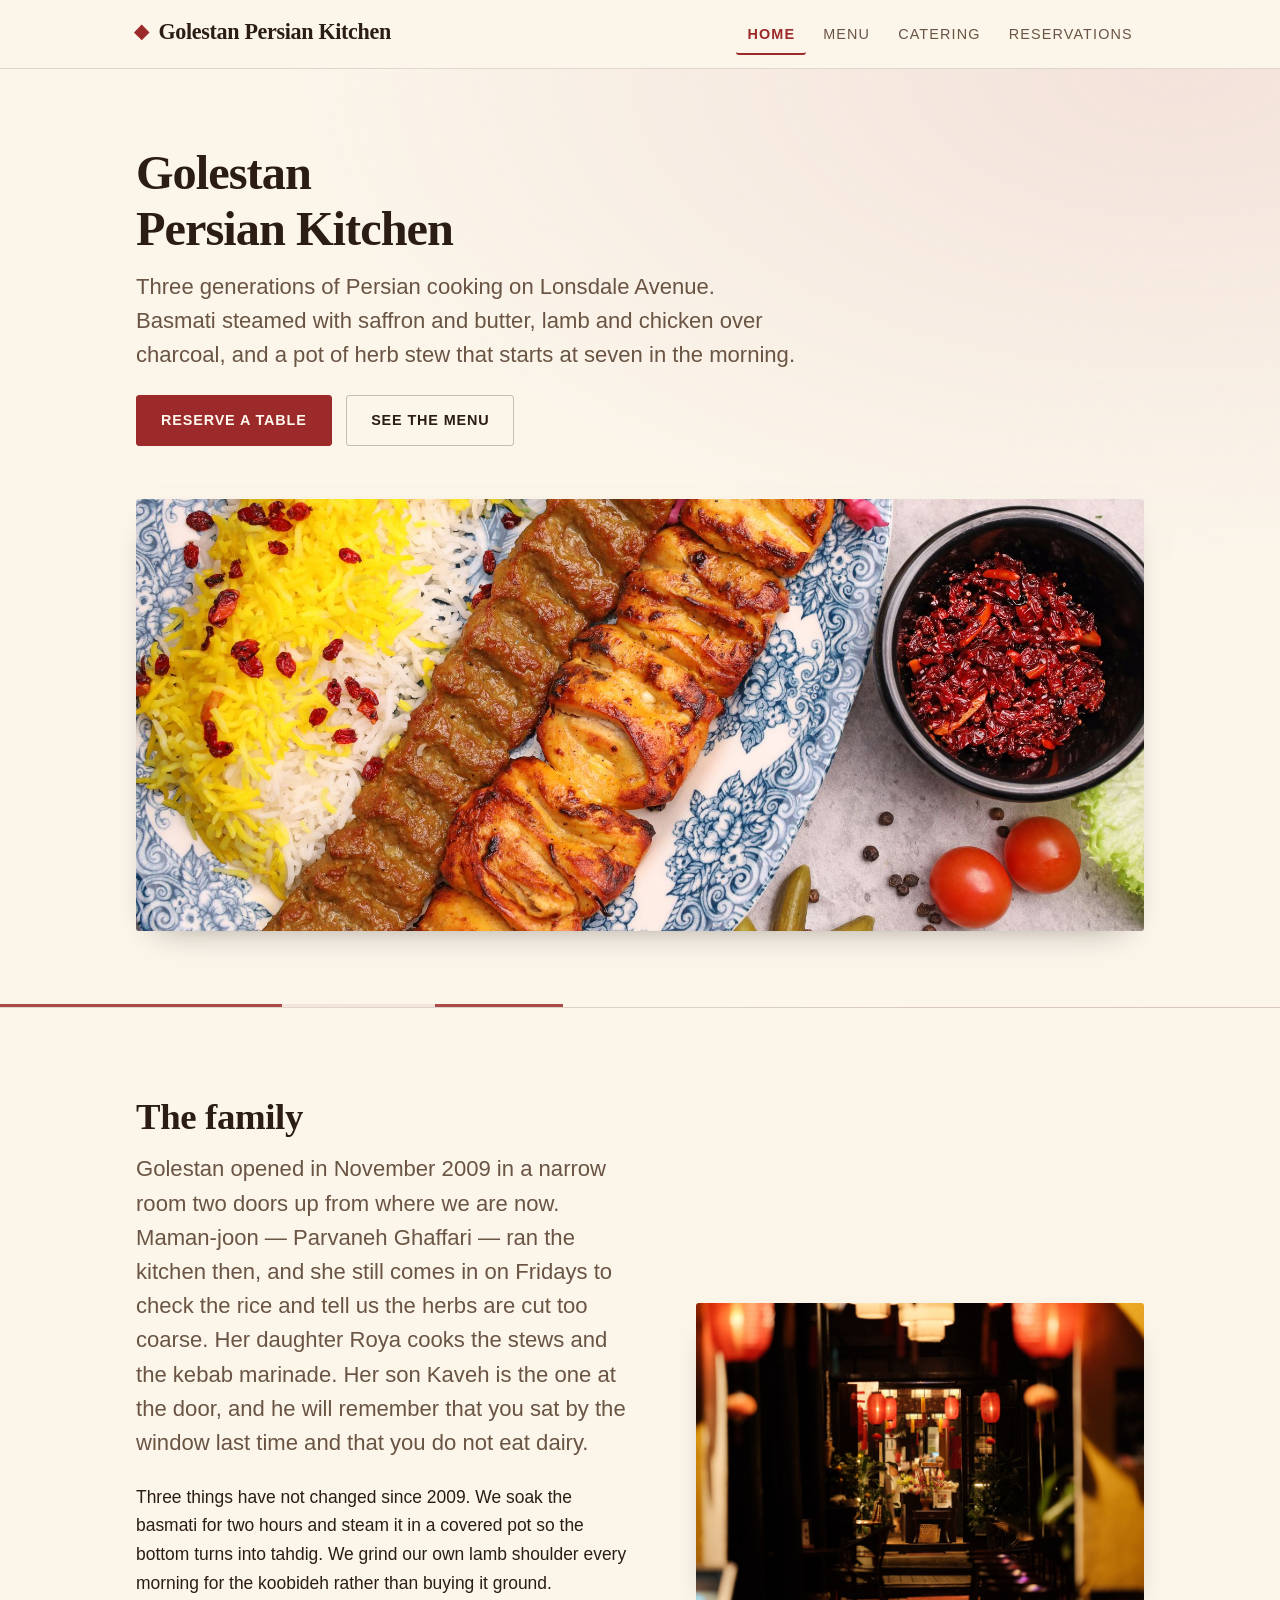
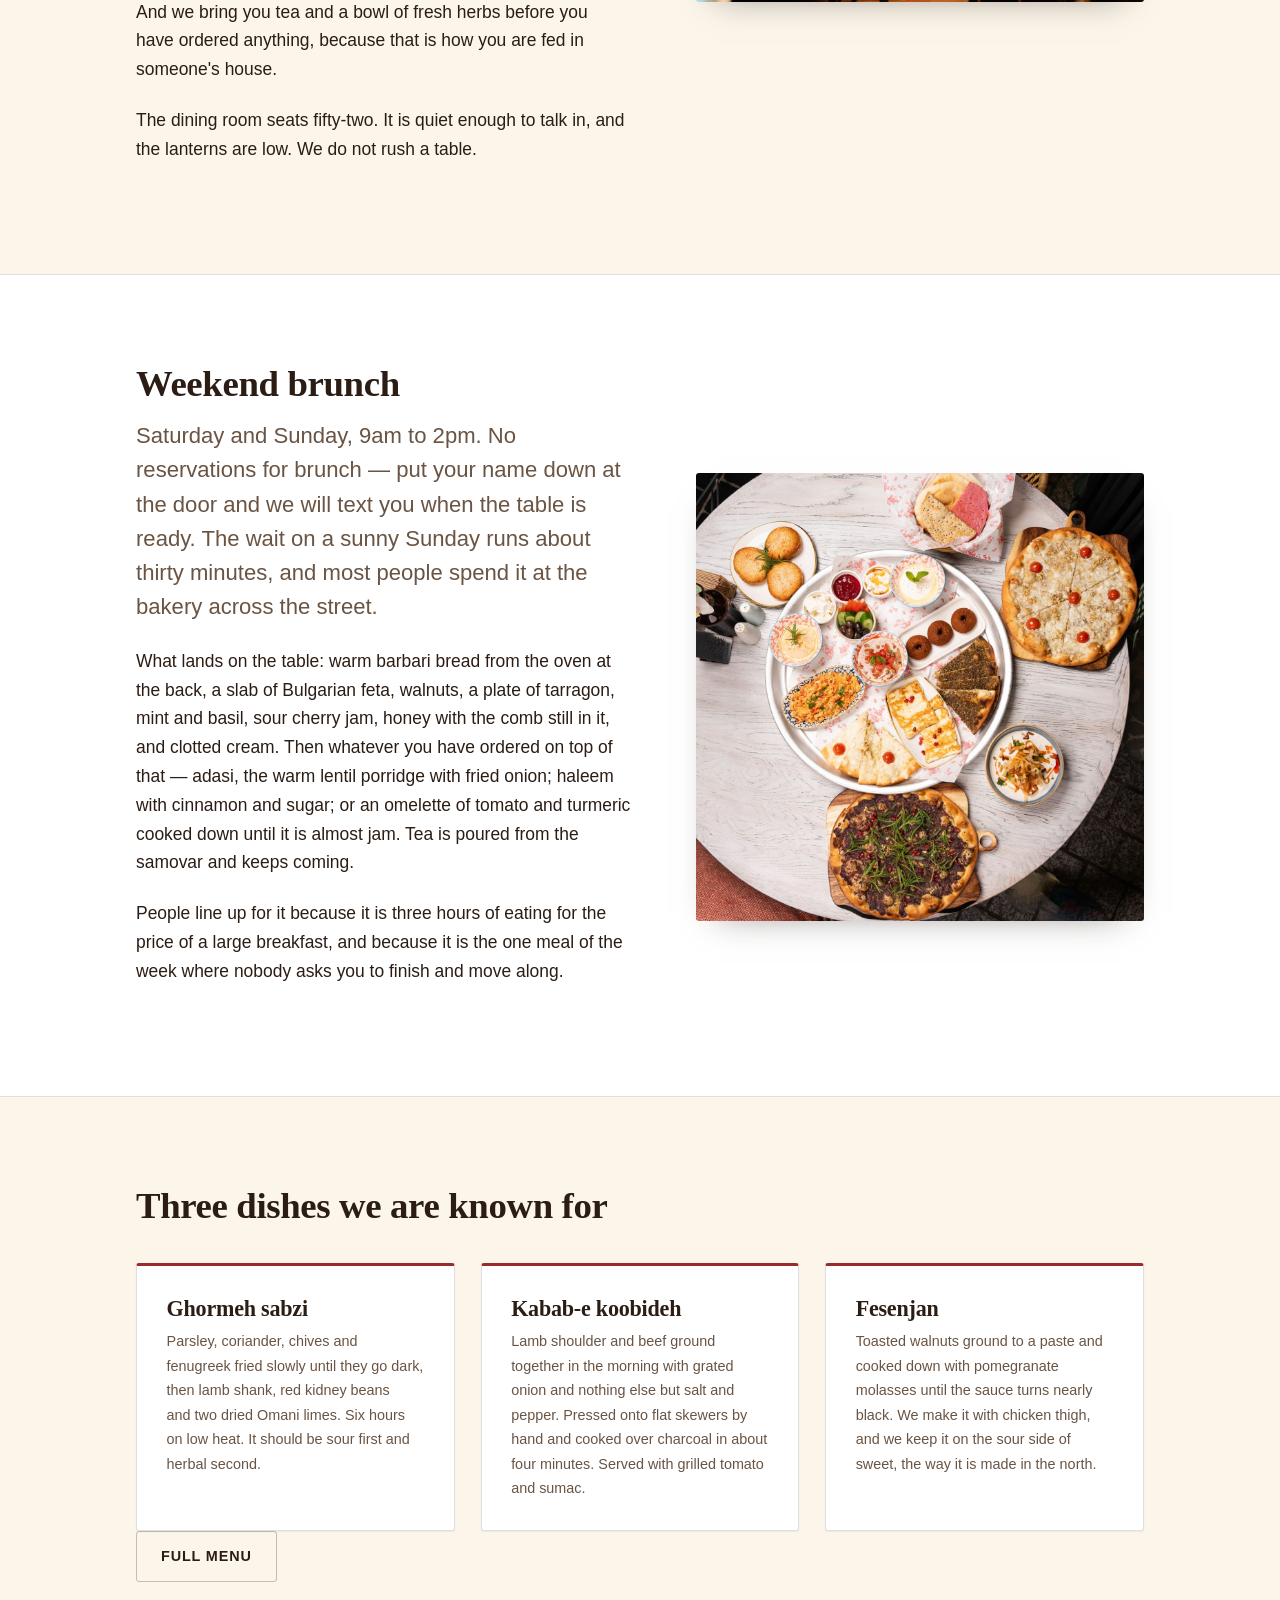
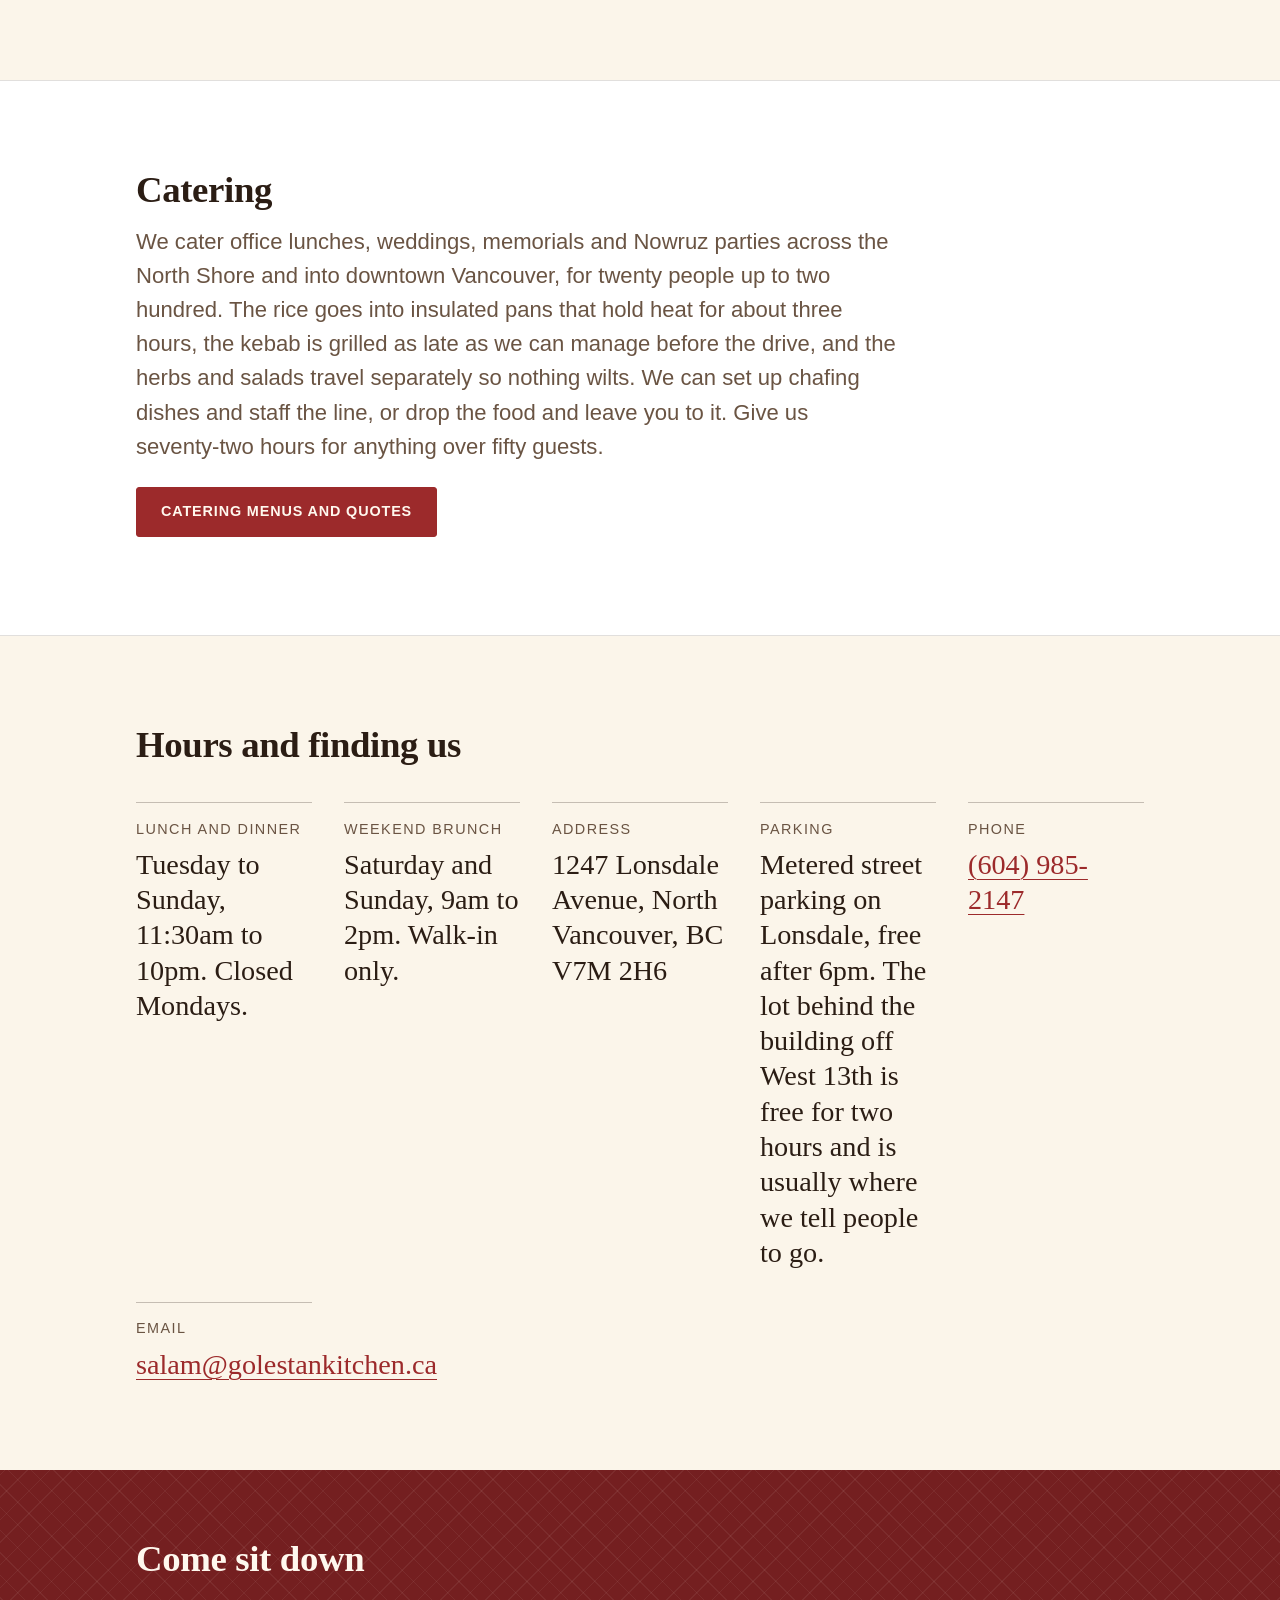
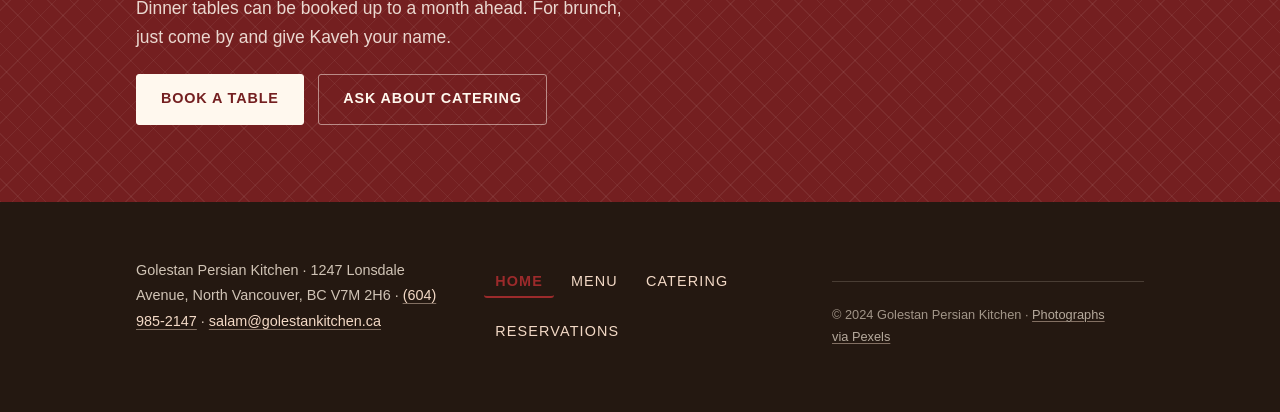
==== index.html @ 5541faa4 "Publish Golestan Persian Kitchen — revision 1 Generated 4 pages for Golestan Persian Kitchen." ====
<!DOCTYPE html>
<html lang="en">
<head>
<meta charset="utf-8">
<meta name="viewport" content="width=device-width, initial-scale=1">
<title>Golestan Persian Kitchen — Persian Home Cooking in North Vancouver</title>
<meta name="description" content="Golestan Persian Kitchen has cooked saffron rice, charcoal kebab and slow herb stews on Lonsdale Avenue since 2009. Weekend brunch, dinner service, and catering for 20 to 200 across the North Shore.">
<link rel="icon" href="favicon.svg" type="image/svg+xml">
<link rel="stylesheet" href="assets/styles.css">
</head>
<body>
<header class="site-header">
  <div class="container header-inner">
    <a class="brand" href="index.html">Golestan Persian Kitchen</a>
    <nav class="site-nav">
      <a href="index.html" class="is-current">Home</a>
      <a href="menu.html">Menu</a>
      <a href="catering.html">Catering</a>
      <a href="reservations.html">Reservations</a>
    </nav>
  </div>
</header>

<main>

  <section class="hero">
    <div class="container">
      <h1>Golestan Persian Kitchen</h1>
      <p>Three generations of Persian cooking on Lonsdale Avenue. Basmati steamed with saffron and butter, lamb and chicken over charcoal, and a pot of herb stew that starts at seven in the morning.</p>
      <p>
        <a class="button button-primary" href="reservations.html">Reserve a table</a>
        <a class="button button-secondary" href="menu.html">See the menu</a>
      </p>
      <img src="assets/saffron-rice-kebab-platter.jpg" width="6720" height="4480" alt="A platter of charcoal-grilled kebab beside saffron-tinted basmati rice and grilled tomato">
    </div>
  </section>

  <section class="section">
    <div class="container">
      <h2>The family</h2>
      <p>Golestan opened in November 2009 in a narrow room two doors up from where we are now. Maman-joon — Parvaneh Ghaffari — ran the kitchen then, and she still comes in on Fridays to check the rice and tell us the herbs are cut too coarse. Her daughter Roya cooks the stews and the kebab marinade. Her son Kaveh is the one at the door, and he will remember that you sat by the window last time and that you do not eat dairy.</p>
      <p>Three things have not changed since 2009. We soak the basmati for two hours and steam it in a covered pot so the bottom turns into tahdig. We grind our own lamb shoulder every morning for the koobideh rather than buying it ground. And we bring you tea and a bowl of fresh herbs before you have ordered anything, because that is how you are fed in someone's house.</p>
      <p>The dining room seats fifty-two. It is quiet enough to talk in, and the lanterns are low. We do not rush a table.</p>
      <img src="assets/warm-dining-room.jpg" width="3120" height="2080" alt="Golestan's dining room set for dinner, with linen-covered tables under low pendant lanterns">
    </div>
  </section>

  <section class="section section-alt">
    <div class="container">
      <h2>Weekend brunch</h2>
      <p>Saturday and Sunday, 9am to 2pm. No reservations for brunch — put your name down at the door and we will text you when the table is ready. The wait on a sunny Sunday runs about thirty minutes, and most people spend it at the bakery across the street.</p>
      <p>What lands on the table: warm barbari bread from the oven at the back, a slab of Bulgarian feta, walnuts, a plate of tarragon, mint and basil, sour cherry jam, honey with the comb still in it, and clotted cream. Then whatever you have ordered on top of that — adasi, the warm lentil porridge with fried onion; haleem with cinnamon and sugar; or an omelette of tomato and turmeric cooked down until it is almost jam. Tea is poured from the samovar and keeps coming.</p>
      <p>People line up for it because it is three hours of eating for the price of a large breakfast, and because it is the one meal of the week where nobody asks you to finish and move along.</p>
      <img src="assets/persian-brunch-table.jpg" width="2700" height="2700" alt="A weekend brunch spread of feta, walnuts, fresh herbs, honey, and warm barbari bread">
    </div>
  </section>

  <section class="section">
    <div class="container">
      <h2>Three dishes we are known for</h2>
      <ul class="card-grid">
        <li class="card">
          <h3>Ghormeh sabzi</h3>
          <p>Parsley, coriander, chives and fenugreek fried slowly until they go dark, then lamb shank, red kidney beans and two dried Omani limes. Six hours on low heat. It should be sour first and herbal second.</p>
        </li>
        <li class="card">
          <h3>Kabab-e koobideh</h3>
          <p>Lamb shoulder and beef ground together in the morning with grated onion and nothing else but salt and pepper. Pressed onto flat skewers by hand and cooked over charcoal in about four minutes. Served with grilled tomato and sumac.</p>
        </li>
        <li class="card">
          <h3>Fesenjan</h3>
          <p>Toasted walnuts ground to a paste and cooked down with pomegranate molasses until the sauce turns nearly black. We make it with chicken thigh, and we keep it on the sour side of sweet, the way it is made in the north.</p>
        </li>
      </ul>
      <p><a class="button button-secondary" href="menu.html">Full menu</a></p>
    </div>
  </section>

  <section class="section section-alt">
    <div class="container">
      <h2>Catering</h2>
      <p>We cater office lunches, weddings, memorials and Nowruz parties across the North Shore and into downtown Vancouver, for twenty people up to two hundred. The rice goes into insulated pans that hold heat for about three hours, the kebab is grilled as late as we can manage before the drive, and the herbs and salads travel separately so nothing wilts. We can set up chafing dishes and staff the line, or drop the food and leave you to it. Give us seventy-two hours for anything over fifty guests.</p>
      <p><a class="button button-primary" href="catering.html">Catering menus and quotes</a></p>
    </div>
  </section>

  <section class="section">
    <div class="container">
      <h2>Hours and finding us</h2>
      <dl class="facts">
        <div class="fact">
          <dt>Lunch and dinner</dt>
          <dd>Tuesday to Sunday, 11:30am to 10pm. Closed Mondays.</dd>
        </div>
        <div class="fact">
          <dt>Weekend brunch</dt>
          <dd>Saturday and Sunday, 9am to 2pm. Walk-in only.</dd>
        </div>
        <div class="fact">
          <dt>Address</dt>
          <dd>1247 Lonsdale Avenue, North Vancouver, BC V7M 2H6</dd>
        </div>
        <div class="fact">
          <dt>Parking</dt>
          <dd>Metered street parking on Lonsdale, free after 6pm. The lot behind the building off West 13th is free for two hours and is usually where we tell people to go.</dd>
        </div>
        <div class="fact">
          <dt>Phone</dt>
          <dd><a href="tel:+16049852147">(604) 985-2147</a></dd>
        </div>
        <div class="fact">
          <dt>Email</dt>
          <dd><a href="mailto:salam@golestankitchen.ca">salam@golestankitchen.ca</a></dd>
        </div>
      </dl>
    </div>
  </section>

  <section class="cta">
    <div class="container">
      <h2>Come sit down</h2>
      <p>Dinner tables can be booked up to a month ahead. For brunch, just come by and give Kaveh your name.</p>
      <p>
        <a class="button button-primary" href="reservations.html">Book a table</a>
        <a class="button button-secondary" href="catering.html">Ask about catering</a>
      </p>
    </div>
  </section>

</main>

<footer class="site-footer">
  <div class="container">
    <p>Golestan Persian Kitchen · 1247 Lonsdale Avenue, North Vancouver, BC V7M 2H6 · <a href="tel:+16049852147">(604) 985-2147</a> · <a href="mailto:salam@golestankitchen.ca">salam@golestankitchen.ca</a></p>
    <nav class="site-nav">
      <a href="index.html" class="is-current">Home</a>
      <a href="menu.html">Menu</a>
      <a href="catering.html">Catering</a>
      <a href="reservations.html">Reservations</a>
    </nav>
    <p><small>© 2024 Golestan Persian Kitchen · <a href="https://www.pexels.com">Photographs via Pexels</a></small></p>
  </div>
</footer>
</body>
</html>
---- assets/styles.css ----
:root {
  /* ---- palette ------------------------------------------------------ */
  --bg: #FBF5EA;
  --surface: #FFFFFF;
  --text: #2B1D14;
  --muted: #6A5443;
  --accent: #9C2A2B;
  --accent-contrast: #FFF8EE;

  /* ---- derived tones ------------------------------------------------ */
  --accent-deep: #741F20;
  --accent-tint: #F3E2DA;
  --line: rgba(43, 29, 20, 0.14);
  --line-strong: rgba(43, 29, 20, 0.26);
  --shadow-sm: 0 1px 2px rgba(43, 29, 20, 0.06);
  --shadow-md: 0 14px 34px -22px rgba(43, 29, 20, 0.55);
  --footer-bg: #241811;
  --footer-text: #EFE2D2;

  /* ---- type --------------------------------------------------------- */
  --font-head: Georgia, "Iowan Old Style", "Times New Roman", serif;
  --font-body: "Segoe UI", -apple-system, BlinkMacSystemFont, Roboto,
    "Helvetica Neue", Arial, sans-serif;

  --step--1: clamp(0.82rem, 0.79rem + 0.14vw, 0.9rem);
  --step-0: clamp(1rem, 0.96rem + 0.2vw, 1.09rem);
  --step-1: clamp(1.19rem, 1.12rem + 0.33vw, 1.38rem);
  --step-2: clamp(1.42rem, 1.3rem + 0.58vw, 1.78rem);
  --step-3: clamp(1.72rem, 1.5rem + 1vw, 2.35rem);
  --step-4: clamp(2.05rem, 1.66rem + 1.7vw, 3.1rem);

  /* ---- rhythm ------------------------------------------------------- */
  --space-xs: 0.5rem;
  --space-sm: 0.85rem;
  --space-md: 1.4rem;
  --space-lg: 2.25rem;
  --space-xl: clamp(3.25rem, 7vw, 5.5rem);
  --container: 68rem;
  --radius: 3px;
}

/* ===================================================================
   base
   =================================================================== */

*,
*::before,
*::after {
  box-sizing: border-box;
}

html {
  -webkit-text-size-adjust: 100%;
  scroll-behavior: smooth;
}

body {
  margin: 0;
  background-color: var(--bg);
  color: var(--text);
  font-family: var(--font-body);
  font-size: var(--step-0);
  line-height: 1.65;
  text-rendering: optimizeLegibility;
  -webkit-font-smoothing: antialiased;
}

h1,
h2,
h3,
h4 {
  font-family: var(--font-head);
  font-weight: 700;
  line-height: 1.15;
  letter-spacing: -0.01em;
  margin: 0 0 var(--space-sm);
  text-wrap: balance;
}

h1 {
  font-size: var(--step-4);
  letter-spacing: -0.02em;
}
h2 {
  font-size: var(--step-3);
}
h3 {
  font-size: var(--step-1);
}
h4 {
  font-size: var(--step-0);
  letter-spacing: 0.02em;
}

p {
  margin: 0 0 var(--space-md);
  max-width: 62ch;
  text-wrap: pretty;
}

a {
  color: var(--accent);
  text-decoration-thickness: 1px;
  text-underline-offset: 0.18em;
}

a:hover {
  color: var(--accent-deep);
}

strong {
  font-weight: 600;
}

small {
  font-size: var(--step--1);
}

img {
  display: block;
  max-width: 100%;
  height: auto;
}

hr {
  border: 0;
  border-top: 1px solid var(--line);
  margin: var(--space-lg) 0;
}

ul,
ol {
  padding-left: 1.15rem;
}

li {
  margin-bottom: 0.35rem;
}

::selection {
  background: var(--accent);
  color: var(--accent-contrast);
}

:focus-visible {
  outline: 2px solid var(--accent);
  outline-offset: 3px;
  border-radius: 2px;
}

/* ===================================================================
   layout
   =================================================================== */

.container {
  width: 100%;
  max-width: var(--container);
  margin-inline: auto;
  padding-inline: clamp(1.1rem, 4vw, 2.5rem);
}

main {
  display: block;
}

.section {
  padding-block: var(--space-xl);
}

.section > .container > :last-child {
  margin-bottom: 0;
}

.section-alt {
  background-color: var(--surface);
  border-block: 1px solid var(--line);
}

/* A leading label above a section heading, if used */
.section h2 + p,
.hero h1 + p {
  font-size: var(--step-1);
  color: var(--muted);
  line-height: 1.55;
}

/* Two-column rhythm when a section holds a direct image child */
@media (min-width: 60rem) {
  .section > .container:has(> img) {
    display: grid;
    grid-template-columns: minmax(0, 1.05fr) minmax(0, 0.95fr);
    column-gap: clamp(2.5rem, 5vw, 4.5rem);
    align-items: center;
  }

  .section > .container:has(> img) > :not(img) {
    grid-column: 1;
  }

  .section > .container:has(> img) > img {
    grid-column: 2;
    grid-row: 1 / span 40;
    align-self: center;
  }
}

/* ===================================================================
   header + navigation
   =================================================================== */

.site-header {
  background-color: var(--bg);
  border-bottom: 1px solid var(--line);
  position: sticky;
  top: 0;
  z-index: 20;
  backdrop-filter: saturate(140%) blur(6px);
}

.header-inner {
  display: flex;
  flex-wrap: wrap;
  align-items: baseline;
  justify-content: space-between;
  gap: var(--space-xs) var(--space-md);
  padding-block: 0.85rem;
}

.brand {
  font-family: var(--font-head);
  font-size: var(--step-1);
  font-weight: 700;
  letter-spacing: -0.015em;
  color: var(--text);
  text-decoration: none;
  white-space: nowrap;
}

.brand::before {
  content: "";
  display: inline-block;
  width: 0.52em;
  height: 0.52em;
  margin-right: 0.5em;
  background-color: var(--accent);
  transform: rotate(45deg);
  vertical-align: 0.02em;
}

.brand:hover {
  color: var(--accent-deep);
}

.site-nav {
  display: flex;
  flex-wrap: wrap;
  align-items: center;
  gap: 0.15rem 0.35rem;
  margin-left: auto;
}

.site-nav a {
  display: inline-block;
  padding: 0.4rem 0.7rem;
  color: var(--muted);
  font-size: var(--step--1);
  letter-spacing: 0.08em;
  text-transform: uppercase;
  text-decoration: none;
  border-radius: var(--radius);
  border-bottom: 2px solid transparent;
  transition: color 0.18s ease, border-color 0.18s ease;
}

.site-nav a:hover {
  color: var(--text);
  border-bottom-color: var(--line-strong);
}

.site-nav a.is-current {
  color: var(--accent);
  border-bottom-color: var(--accent);
  font-weight: 600;
}

@media (max-width: 30rem) {
  .header-inner {
    justify-content: center;
    text-align: center;
  }
  .site-nav {
    margin-left: 0;
    justify-content: center;
    width: 100%;
    padding-bottom: 0.2rem;
  }
}

/* ===================================================================
   hero
   =================================================================== */

.hero {
  position: relative;
  padding-block: clamp(2.75rem, 6vw, 4.75rem);
  background-color: var(--bg);
  background-image:
    radial-gradient(
      120% 90% at 92% 0%,
      var(--accent-tint) 0%,
      transparent 58%
    );
  border-bottom: 1px solid var(--line);
  overflow: hidden;
}

.hero h1 {
  max-width: 17ch;
}

.hero p {
  max-width: 54ch;
}

.hero > .container > :last-child {
  margin-bottom: 0;
}

.hero img {
  width: 100%;
  margin-top: clamp(1.75rem, 4vw, 2.75rem);
  aspect-ratio: 16 / 9;
  object-fit: cover;
  border-radius: var(--radius);
  box-shadow: var(--shadow-md);
}

@media (min-width: 45rem) {
  .hero img {
    aspect-ratio: 21 / 9;
  }
}

/* thin saffron-and-red rule under the hero */
.hero::after {
  content: "";
  position: absolute;
  inset-inline: 0;
  bottom: 0;
  height: 3px;
  background: linear-gradient(
    90deg,
    var(--accent) 0 22%,
    var(--accent-tint) 22% 34%,
    var(--accent) 34% 44%,
    transparent 44%
  );
  opacity: 0.85;
}

/* ===================================================================
   buttons
   =================================================================== */

.button {
  display: inline-flex;
  align-items: center;
  justify-content: center;
  gap: 0.5em;
  padding: 0.78rem 1.5rem;
  margin: 0 0.6rem 0.6rem 0;
  font-family: var(--font-body);
  font-size: var(--step--1);
  font-weight: 600;
  letter-spacing: 0.06em;
  text-transform: uppercase;
  text-decoration: none;
  border-radius: var(--radius);
  border: 1px solid transparent;
  cursor: pointer;
  transition: background-color 0.18s ease, color 0.18s ease,
    border-color 0.18s ease, transform 0.18s ease;
}

.button-primary {
  background-color: var(--accent);
  color: var(--accent-contrast);
  border-color: var(--accent);
}

.button-primary:hover {
  background-color: var(--accent-deep);
  border-color: var(--accent-deep);
  color: var(--accent-contrast);
  transform: translateY(-1px);
}

.button-secondary {
  background-color: transparent;
  color: var(--text);
  border-color: var(--line-strong);
}

.button-secondary:hover {
  color: var(--accent);
  border-color: var(--accent);
  background-color: var(--surface);
  transform: translateY(-1px);
}

/* ===================================================================
   cards
   =================================================================== */

.card-grid {
  list-style: none;
  margin: var(--space-lg) 0 0;
  padding: 0;
  display: grid;
  gap: clamp(1rem, 2.4vw, 1.6rem);
  grid-template-columns: repeat(auto-fit, minmax(min(100%, 16.5rem), 1fr));
}

.card {
  margin: 0;
  padding: clamp(1.35rem, 3vw, 1.85rem);
  background-color: var(--surface);
  border: 1px solid var(--line);
  border-top: 3px solid var(--accent);
  border-radius: var(--radius);
  box-shadow: var(--shadow-sm);
  transition: transform 0.2s ease, box-shadow 0.2s ease;
}

.card:hover {
  transform: translateY(-3px);
  box-shadow: var(--shadow-md);
}

.card h3 {
  margin-bottom: 0.5rem;
}

.card p {
  margin-bottom: 0;
  color: var(--muted);
  font-size: var(--step--1);
  line-height: 1.7;
}

.card p + p {
  margin-top: 0.75rem;
}

.card img {
  width: 100%;
  border-radius: 2px;
  margin-bottom: var(--space-sm);
}

.card a {
  font-weight: 600;
}

.section-alt .card {
  background-color: var(--bg);
}

/* ===================================================================
   facts
   =================================================================== */

.facts {
  margin: var(--space-lg) 0 0;
  padding: 0;
  display: grid;
  gap: clamp(1.1rem, 3vw, 2rem);
  grid-template-columns: repeat(auto-fit, minmax(min(100%, 11rem), 1fr));
}

.fact {
  padding-top: 0.9rem;
  border-top: 1px solid var(--line-strong);
}

.fact dt {
  font-size: var(--step--1);
  letter-spacing: 0.1em;
  text-transform: uppercase;
  color: var(--muted);
  margin-bottom: 0.35rem;
}

.fact dd {
  margin: 0;
  font-family: var(--font-head);
  font-size: var(--step-2);
  line-height: 1.25;
  color: var(--text);
}

/* ===================================================================
   quote
   =================================================================== */

.quote {
  margin: var(--space-lg) 0;
  padding: clamp(1.25rem, 3vw, 1.75rem) 0 clamp(1.25rem, 3vw, 1.75rem)
    clamp(1.25rem, 3vw, 2rem);
  border-left: 3px solid var(--accent);
  max-width: 44rem;
}

.quote p {
  font-family: var(--font-head);
  font-size: var(--step-2);
  line-height: 1.4;
  color: var(--text);
  margin-bottom: var(--space-sm);
}

.quote p::before {
  content: "\201C";
  color: var(--accent);
  margin-right: 0.08em;
}

.quote p::after {
  content: "\201D";
  color: var(--accent);
}

.quote cite {
  display: block;
  font-style: normal;
  font-size: var(--step--1);
  letter-spacing: 0.06em;
  text-transform: uppercase;
  color: var(--muted);
}

.quote cite::before {
  content: "— ";
}

/* ===================================================================
   cta band
   =================================================================== */

.cta {
  background-color: var(--accent-deep);
  color: var(--accent-contrast);
  padding-block: clamp(2.75rem, 6vw, 4.25rem);
  background-image:
    repeating-linear-gradient(
      45deg,
      rgba(255, 248, 238, 0.06) 0 1px,
      transparent 1px 16px
    ),
    repeating-linear-gradient(
      -45deg,
      rgba(255, 248, 238, 0.06) 0 1px,
      transparent 1px 16px
    );
}

.cta h2 {
  color: var(--accent-contrast);
  max-width: 20ch;
}

.cta p {
  color: rgba(255, 248, 238, 0.85);
  max-width: 52ch;
}

.cta a:not(.button) {
  color: var(--accent-contrast);
}

.cta .button-primary {
  background-color: var(--accent-contrast);
  border-color: var(--accent-contrast);
  color: var(--accent-deep);
}

.cta .button-primary:hover {
  background-color: #fff;
  border-color: #fff;
  color: var(--accent-deep);
}

.cta .button-secondary {
  color: var(--accent-contrast);
  border-color: rgba(255, 248, 238, 0.5);
}

.cta .button-secondary:hover {
  background-color: rgba(255, 248, 238, 0.12);
  border-color: var(--accent-contrast);
  color: var(--accent-contrast);
}

.cta > .container > :last-child {
  margin-bottom: 0;
}

/* ===================================================================
   forms
   =================================================================== */

.form {
  margin-top: var(--space-lg);
  max-width: 38rem;
  display: grid;
  gap: var(--space-md);
}

.field {
  display: grid;
  gap: 0.35rem;
}

.field label {
  font-size: var(--step--1);
  font-weight: 600;
  letter-spacing: 0.07em;
  text-transform: uppercase;
  color: var(--muted);
}

.field input,
.field select,
.field textarea {
  width: 100%;
  padding: 0.72rem 0.85rem;
  font-family: var(--font-body);
  font-size: var(--step-0);
  color: var(--text);
  background-color: var(--surface);
  border: 1px solid var(--line-strong);
  border-radius: var(--radius);
  transition: border-color 0.18s ease, box-shadow 0.18s ease;
}

.field textarea {
  min-height: 7.5rem;
  resize: vertical;
}

.field input::placeholder,
.field textarea::placeholder {
  color: rgba(106, 84, 67, 0.7);
}

.field input:focus,
.field select:focus,
.field textarea:focus {
  outline: none;
  border-color: var(--accent);
  box-shadow: 0 0 0 3px rgba(156, 42, 43, 0.15);
}

.field small,
.field p {
  font-size: var(--step--1);
  color: var(--muted);
  margin: 0;
}

.form .button {
  justify-self: start;
  margin: 0;
}

@media (min-width: 40rem) {
  .form {
    grid-template-columns: 1fr 1fr;
  }
  .field {
    grid-column: span 2;
  }
  .field:has(input[type="date"]),
  .field:has(input[type="time"]),
  .field:has(input[type="tel"]),
  .field:has(input[type="number"]) {
    grid-column: span 1;
  }
}

/* ===================================================================
   images inside body sections
   =================================================================== */

.section img,
.section-alt img {
  border-radius: var(--radius);
  box-shadow: var(--shadow-md);
}

.section > .container > img {
  width: 100%;
  margin-block: var(--space-md);
}

/* ===================================================================
   tables (menu pricing, if used)
   =================================================================== */

table {
  width: 100%;
  border-collapse: collapse;
  margin: var(--space-md) 0 var(--space-lg);
  font-size: var(--step-0);
}

th,
td {
  text-align: left;
  padding: 0.7rem 0.6rem;
  border-bottom: 1px solid var(--line);
  vertical-align: top;
}

th {
  font-size: var(--step--1);
  letter-spacing: 0.08em;
  text-transform: uppercase;
  color: var(--muted);
}

/* ===================================================================
   footer
   =================================================================== */

.site-footer {
  background-color: var(--footer-bg);
  color: var(--footer-text);
  padding-block: clamp(2.5rem, 5vw, 3.5rem);
  margin-top: 0;
  font-size: var(--step--1);
  line-height: 1.75;
}

.site-footer h2,
.site-footer h3 {
  color: #fff;
  font-size: var(--step-0);
  letter-spacing: 0.06em;
  text-transform: uppercase;
}

.site-footer p {
  color: rgba(239, 226, 210, 0.85);
  max-width: 44ch;
}

.site-footer a {
  color: #F3D9C6;
  text-decoration-color: rgba(243, 217, 198, 0.45);
}

.site-footer a:hover {
  color: #fff;
}

.site-footer ul {
  list-style: none;
  padding: 0;
  margin: 0 0 var(--space-md);
}

.site-footer nav a,
.site-footer li a {
  display: inline-block;
  padding-block: 0.15rem;
}

.site-footer small {
  display: block;
  margin-top: var(--space-md);
  padding-top: var(--space-md);
  border-top: 1px solid rgba(239, 226, 210, 0.18);
  color: rgba(239, 226, 210, 0.62);
  font-size: 0.8rem;
}

.site-footer small a {
  color: rgba(239, 226, 210, 0.72);
}

.site-footer > .container > :last-child {
  margin-bottom: 0;
}

@media (min-width: 48rem) {
  .site-footer > .container {
    display: grid;
    grid-template-columns: repeat(auto-fit, minmax(14rem, 1fr));
    gap: var(--space-lg);
  }
  .site-footer small {
    grid-column: 1 / -1;
  }
}

/* ===================================================================
   dark mode
   =================================================================== */

@media (prefers-color-scheme: dark) {
  :root {
    --bg: #17100B;
    --surface: #20160F;
    --text: #F3E8D9;
    --muted: #C6AE96;
    --accent: #E07A6F;
    --accent-contrast: #20100C;
    --accent-deep: #C2564D;
    --accent-tint: rgba(224, 122, 111, 0.16);
    --line: rgba(243, 232, 217, 0.14);
    --line-strong: rgba(243, 232, 217, 0.3);
    --shadow-sm: 0 1px 2px rgba(0, 0, 0, 0.5);
    --shadow-md: 0 16px 36px -22px rgba(0, 0, 0, 0.9);
    --footer-bg: #100B07;
    --footer-text: #EDE1D2;
  }

  body {
    background-color: var(--bg);
  }

  .site-header {
    background-color: rgba(23, 16, 11, 0.94);
  }

  .hero {
    background-image: radial-gradient(
      120% 90% at 92% 0%,
      rgba(224, 122, 111, 0.16) 0%,
      transparent 60%
    );
  }

  .cta {
    background-color: #3A1613;
    color: #FBEDE4;
  }

  .cta h2 {
    color: #FBEDE4;
  }

  .cta p {
    color: rgba(251, 237, 228, 0.85);
  }

  .cta .button-primary {
    background-color: var(--accent);
    border-color: var(--accent);
    color: #20100C;
  }

  .cta .button-primary:hover {
    background-color: #EE9186;
    border-color: #EE9186;
    color: #20100C;
  }

  .cta .button-secondary,
  .cta a:not(.button) {
    color: #FBEDE4;
  }

  .field input::placeholder,
  .field textarea::placeholder {
    color: rgba(198, 174, 150, 0.7);
  }

  .field input:focus,
  .field select:focus,
  .field textarea:focus {
    box-shadow: 0 0 0 3px rgba(224, 122, 111, 0.25);
  }

  .site-footer a {
    color: #F0B5AC;
  }

  img {
    filter: brightness(0.92) saturate(0.97);
  }
}

/* ===================================================================
   motion preferences
   =================================================================== */

@media (prefers-reduced-motion: reduce) {
  html {
    scroll-behavior: auto;
  }
  *,
  *::before,
  *::after {
    animation-duration: 0.001ms !important;
    animation-iteration-count: 1 !important;
    transition-duration: 0.001ms !important;
    scroll-behavior: auto !important;
  }
  .card:hover,
  .button:hover {
    transform: none;
  }
}

/* ===================================================================
   print
   =================================================================== */

@media print {
  .site-header,
  .cta,
  .button {
    display: none;
  }
  body {
    background: #fff;
    color: #000;
  }
  .section {
    padding-block: 1.5rem;
  }
}
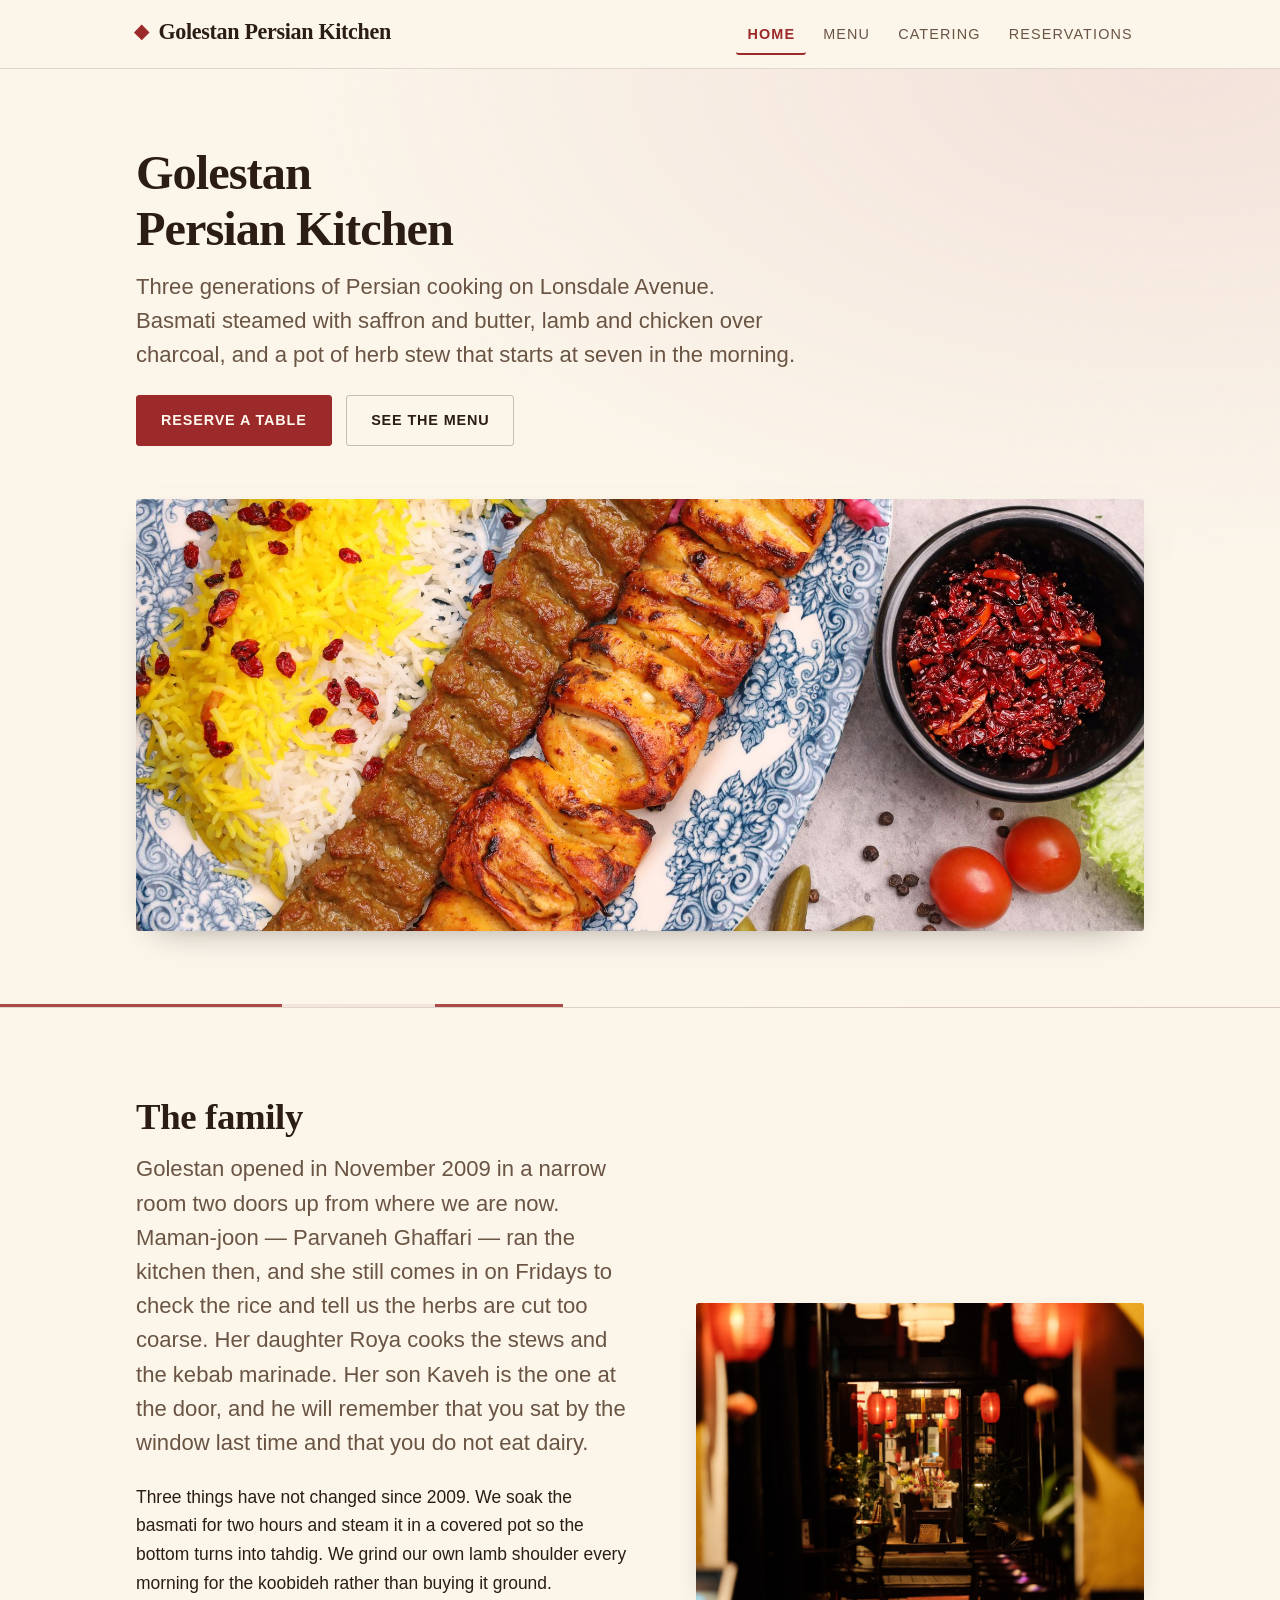
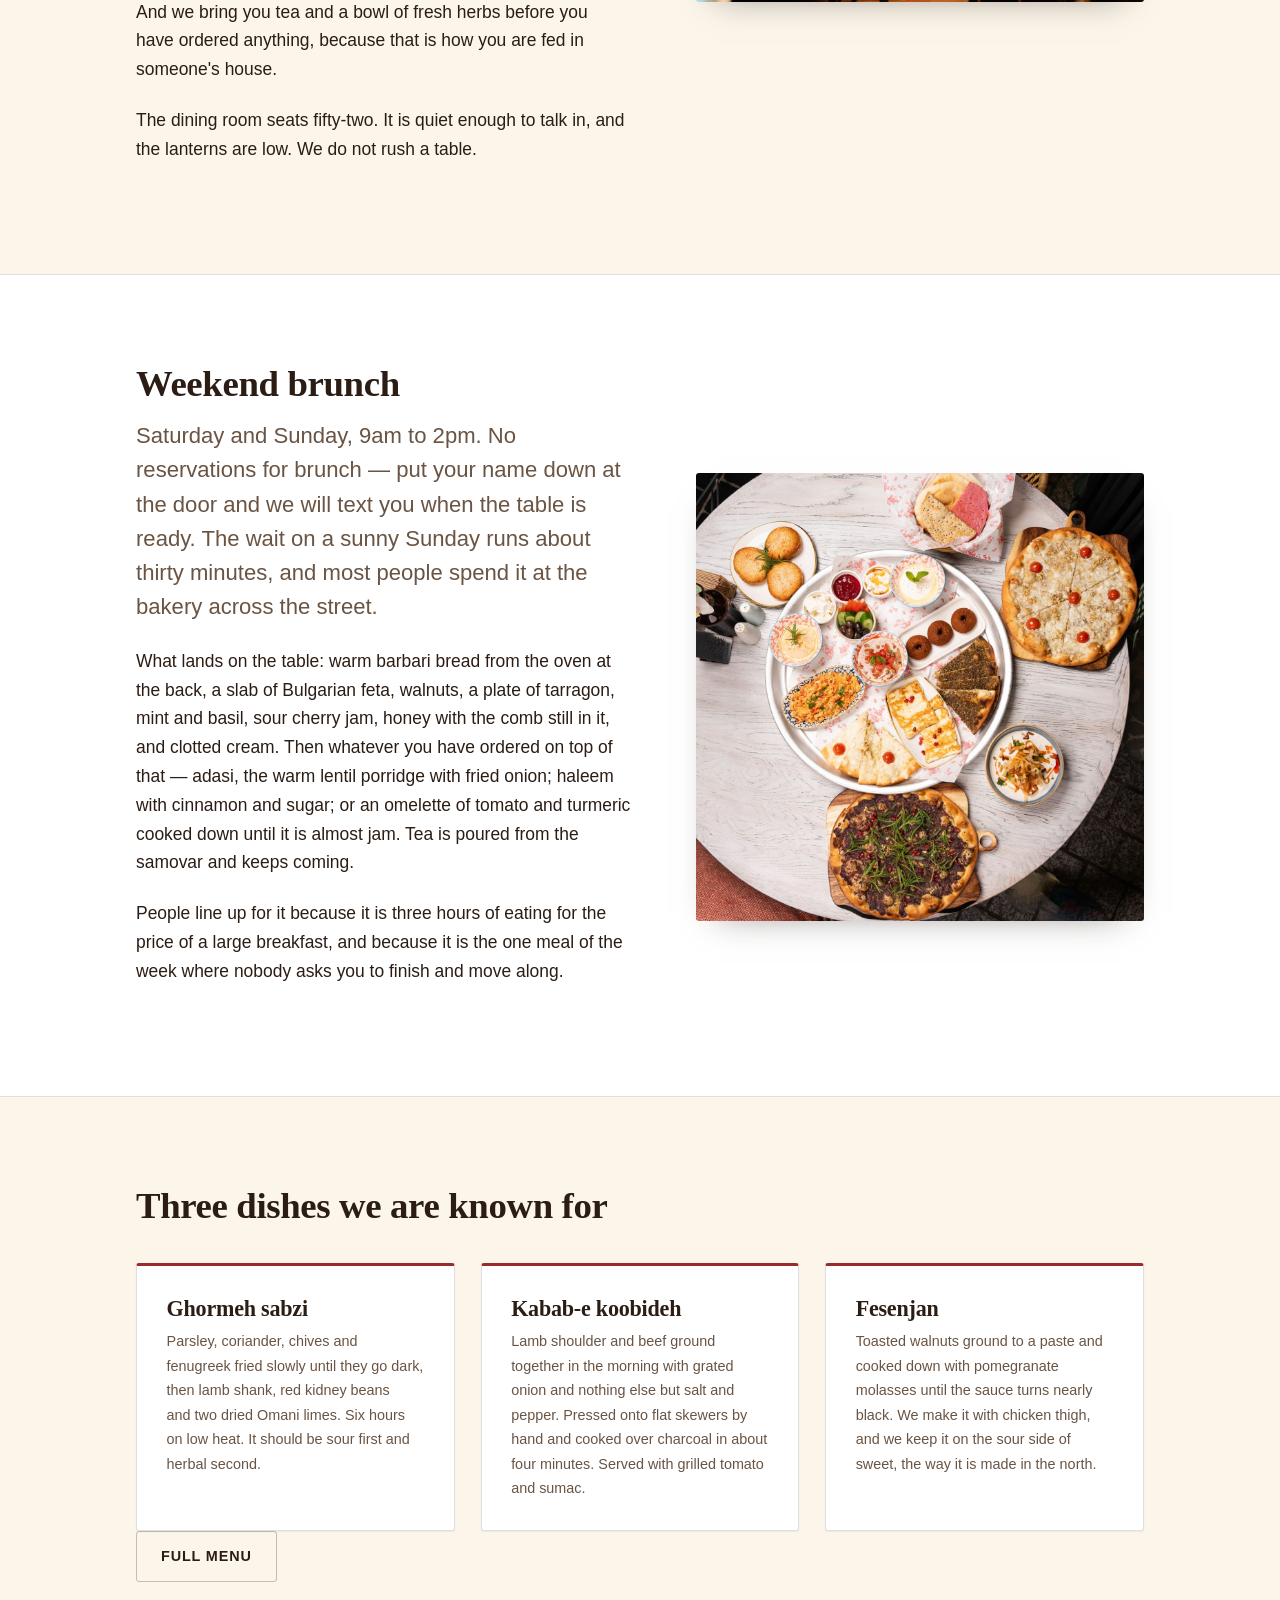
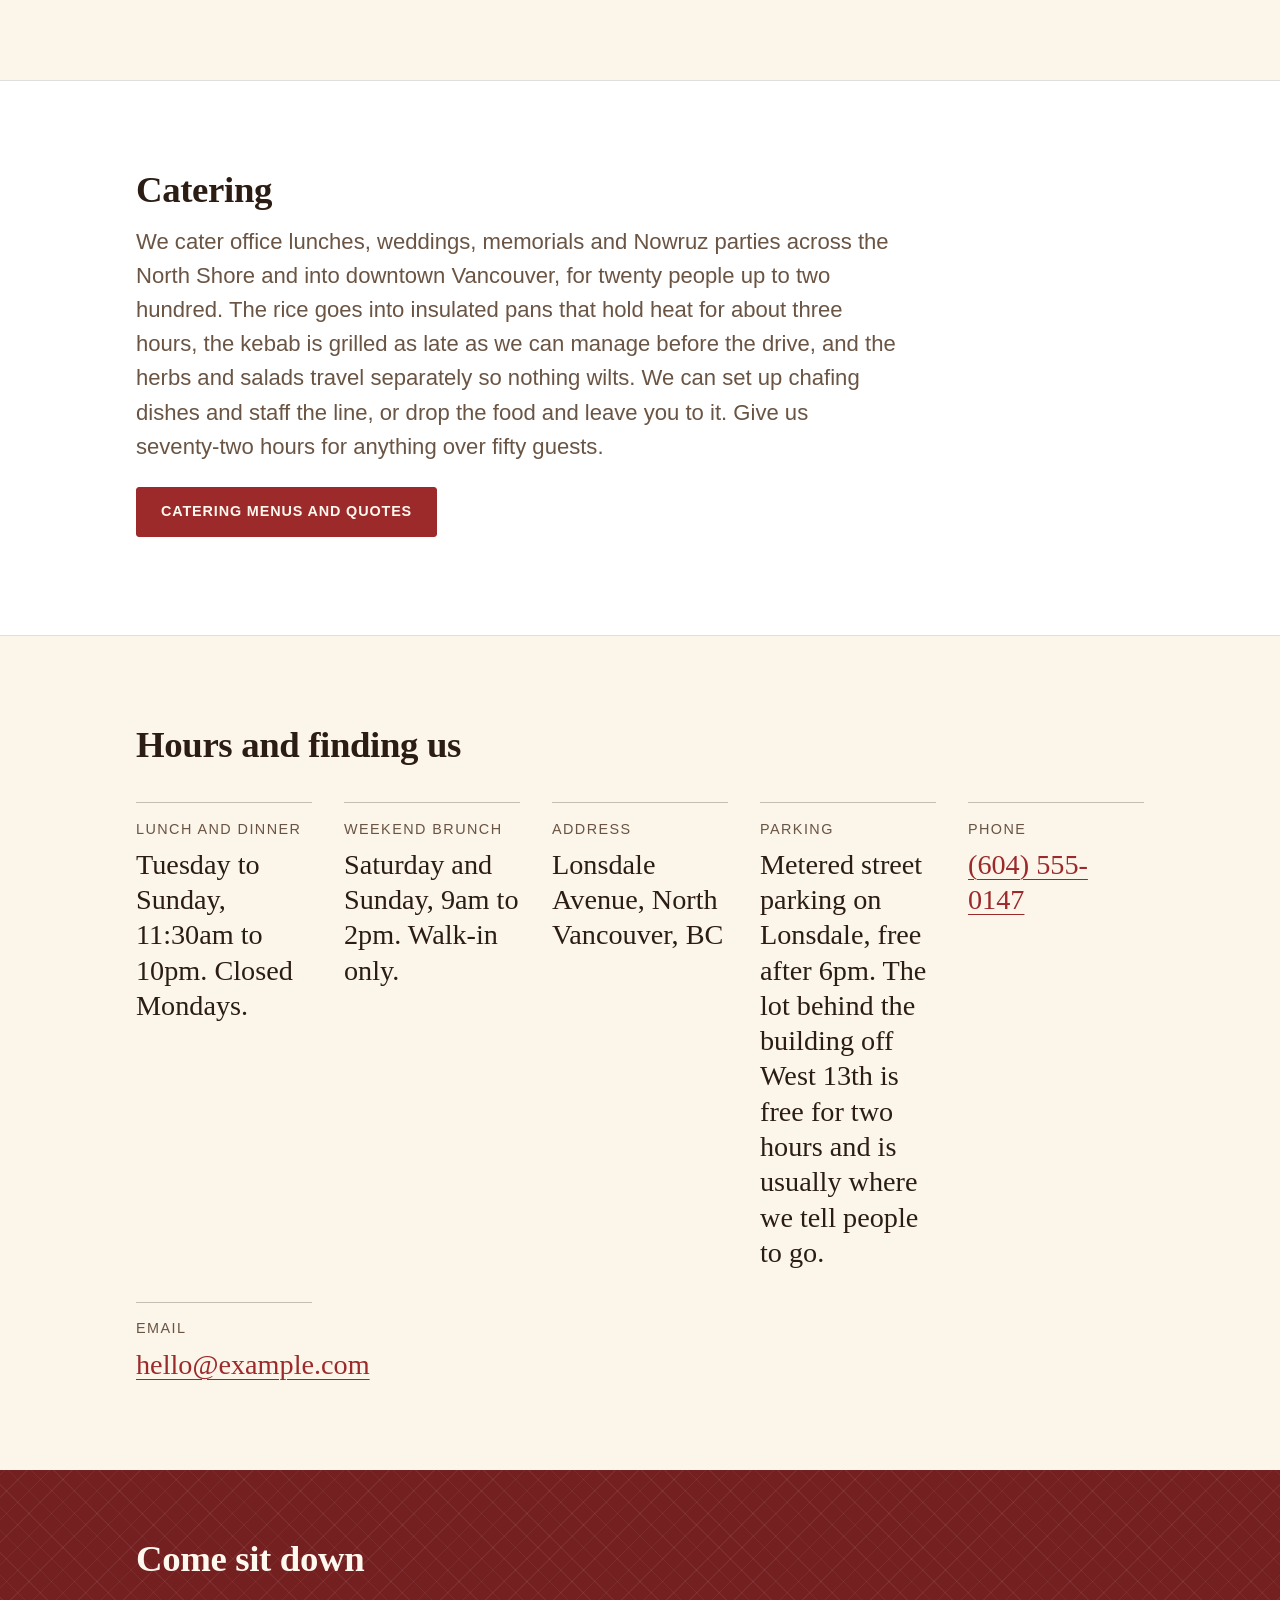
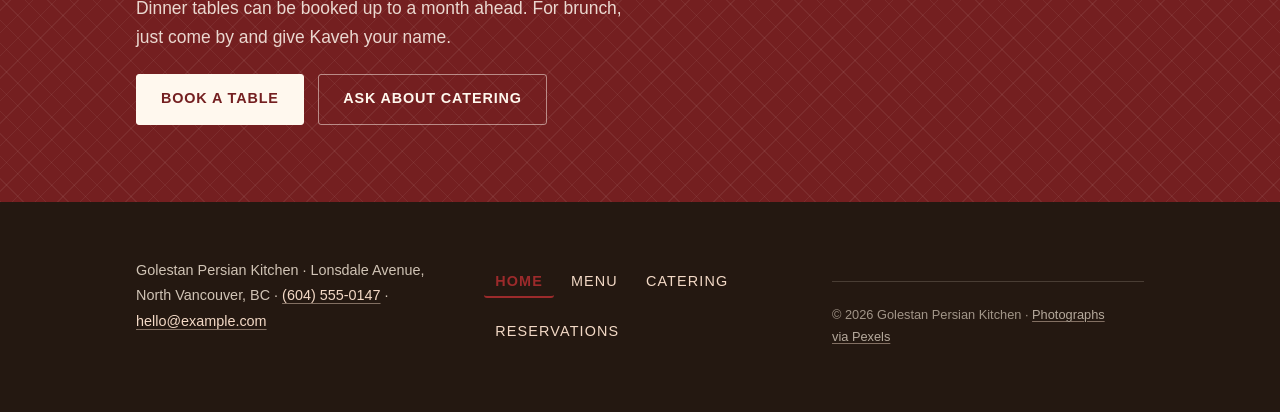
==== commit 13d2cb2e: "Publish Golestan Persian Kitchen — revision 2 The contact block (address, phone, email) appears in t" ====
--- a/index.html
+++ b/index.html
@@ -98,7 +98,7 @@
         </div>
         <div class="fact">
           <dt>Address</dt>
-          <dd>1247 Lonsdale Avenue, North Vancouver, BC V7M 2H6</dd>
+          <dd>Lonsdale Avenue, North Vancouver, BC</dd>
         </div>
         <div class="fact">
           <dt>Parking</dt>
@@ -106,11 +106,11 @@
         </div>
         <div class="fact">
           <dt>Phone</dt>
-          <dd><a href="tel:+16049852147">(604) 985-2147</a></dd>
+          <dd><a href="tel:+16045550147">(604) 555-0147</a></dd>
         </div>
         <div class="fact">
           <dt>Email</dt>
-          <dd><a href="mailto:salam@golestankitchen.ca">salam@golestankitchen.ca</a></dd>
+          <dd><a href="mailto:hello@example.com">hello@example.com</a></dd>
         </div>
       </dl>
     </div>
@@ -131,14 +131,14 @@
 
 <footer class="site-footer">
   <div class="container">
-    <p>Golestan Persian Kitchen · 1247 Lonsdale Avenue, North Vancouver, BC V7M 2H6 · <a href="tel:+16049852147">(604) 985-2147</a> · <a href="mailto:salam@golestankitchen.ca">salam@golestankitchen.ca</a></p>
+    <p>Golestan Persian Kitchen · Lonsdale Avenue, North Vancouver, BC · <a href="tel:+16045550147">(604) 555-0147</a> · <a href="mailto:hello@example.com">hello@example.com</a></p>
     <nav class="site-nav">
       <a href="index.html" class="is-current">Home</a>
       <a href="menu.html">Menu</a>
       <a href="catering.html">Catering</a>
       <a href="reservations.html">Reservations</a>
     </nav>
-    <p><small>© 2024 Golestan Persian Kitchen · <a href="https://www.pexels.com">Photographs via Pexels</a></small></p>
+    <p><small>© 2026 Golestan Persian Kitchen · <a href="https://www.pexels.com">Photographs via Pexels</a></small></p>
   </div>
 </footer>
 </body>
